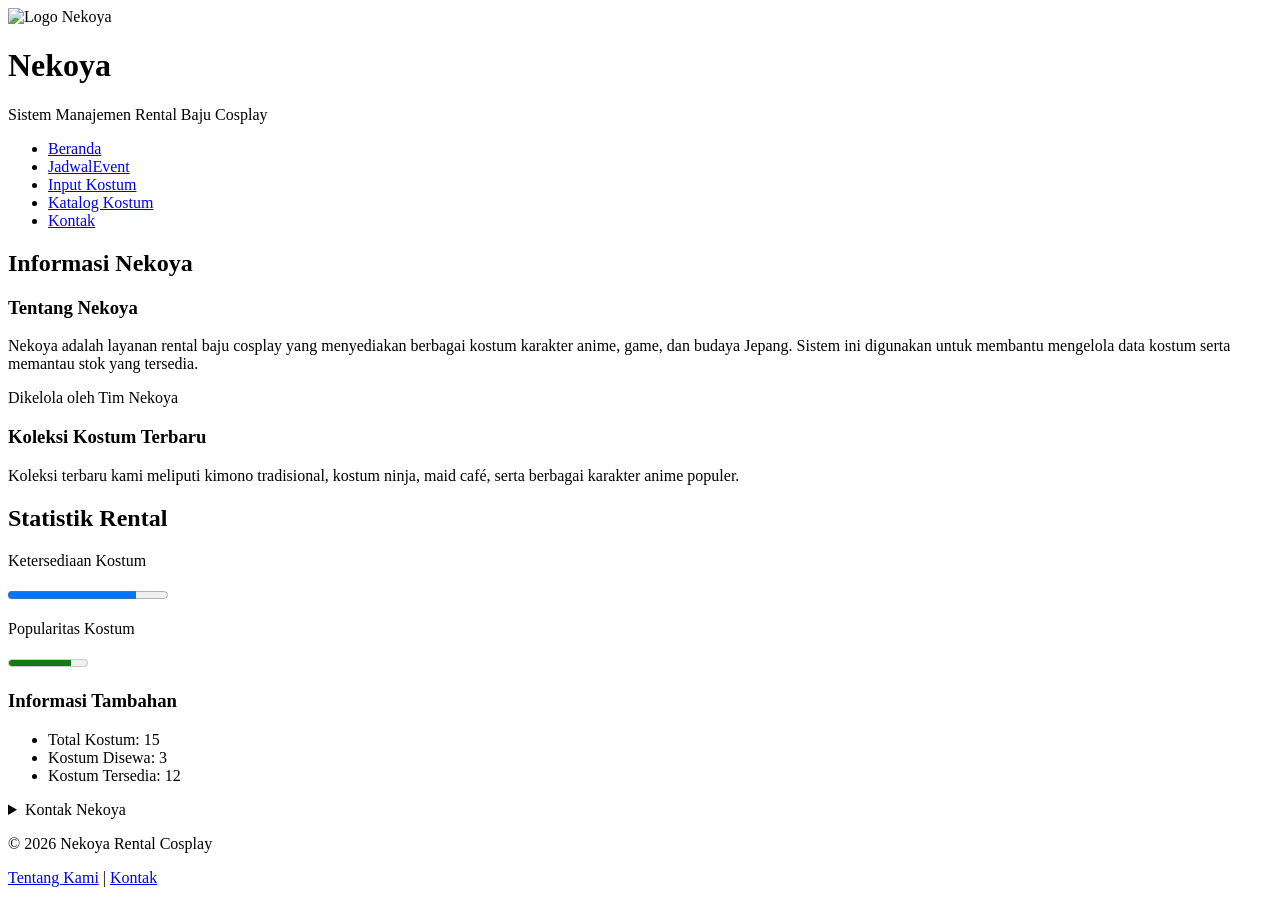
==== index.html @ cc592208 "tugas pertama - alya nadilla - pweb" ====
<!doctype html>
<html lang="id">
  <head>
    <meta charset="UTF-8" />
    <meta name="viewport" content="width=device-width, initial-scale=1.0" />
    <meta
      name="description"
      content="Sistem Manajemen Rental Baju Cosplay Nekoya"
    />
    <title>Nekoya - Rental Baju Cosplay</title>
  </head>

  <body>
    <!-- Header -->
    <header>
      <img src="Logo Nekoya Jepang (1).png" alt="Logo Nekoya" width="120" />
      <h1>Nekoya</h1>
      <p>Sistem Manajemen Rental Baju Cosplay</p>
    </header>

    <!-- Navigation -->
    <nav>
      <ul>
        <li><a href="/Beranda.html">Beranda</a></li>
        <li><a href="/JadwalEvent.html">JadwalEvent</a></li>
        <li><a href="/InputKostum.html">Input Kostum</a></li>
        <li><a href="/KatalogKostum.html">Katalog Kostum</a></li>
        <li><a href="#">Kontak</a></li>
      </ul>
    </nav>

    <!-- Konten utama -->
    <main>
      <!-- Section Informasi -->
      <section>
        <h2>Informasi Nekoya</h2>

        <article>
          <header>
            <h3>Tentang Nekoya</h3>
          </header>

          <p>
            Nekoya adalah layanan rental baju cosplay yang menyediakan berbagai
            kostum karakter anime, game, dan budaya Jepang. Sistem ini digunakan
            untuk membantu mengelola data kostum serta memantau stok yang
            tersedia.
          </p>

          <footer>
            <p>Dikelola oleh Tim Nekoya</p>
          </footer>
        </article>

        <article>
          <header>
            <h3>Koleksi Kostum Terbaru</h3>
          </header>

          <p>
            Koleksi terbaru kami meliputi kimono tradisional, kostum ninja, maid
            café, serta berbagai karakter anime populer.
          </p>
        </article>
      </section>

      <!-- Section Statistik -->
      <section>
        <h2>Statistik Rental</h2>

        <p>Ketersediaan Kostum</p>
        <progress value="12" max="15">12</progress>

        <p>Popularitas Kostum</p>
        <meter value="80" min="0" max="100">80%</meter>
      </section>
    </main>

    <!-- Sidebar -->
    <aside>
      <h3>Informasi Tambahan</h3>

      <ul>
        <li>Total Kostum: 15</li>
        <li>Kostum Disewa: 3</li>
        <li>Kostum Tersedia: 12</li>
      </ul>

      <details>
        <summary>Kontak Nekoya</summary>
        <p>Email: info@nekoya.com</p>
        <p>Instagram: @nekoya.cosplay</p>
      </details>
    </aside>

    <!-- Footer -->
    <footer>
      <p>&copy; 2026 Nekoya Rental Cosplay</p>

      <nav>
        <a href="#">Tentang Kami</a> |
        <a href="#">Kontak</a>
      </nav>
    </footer>
  </body>
</html>
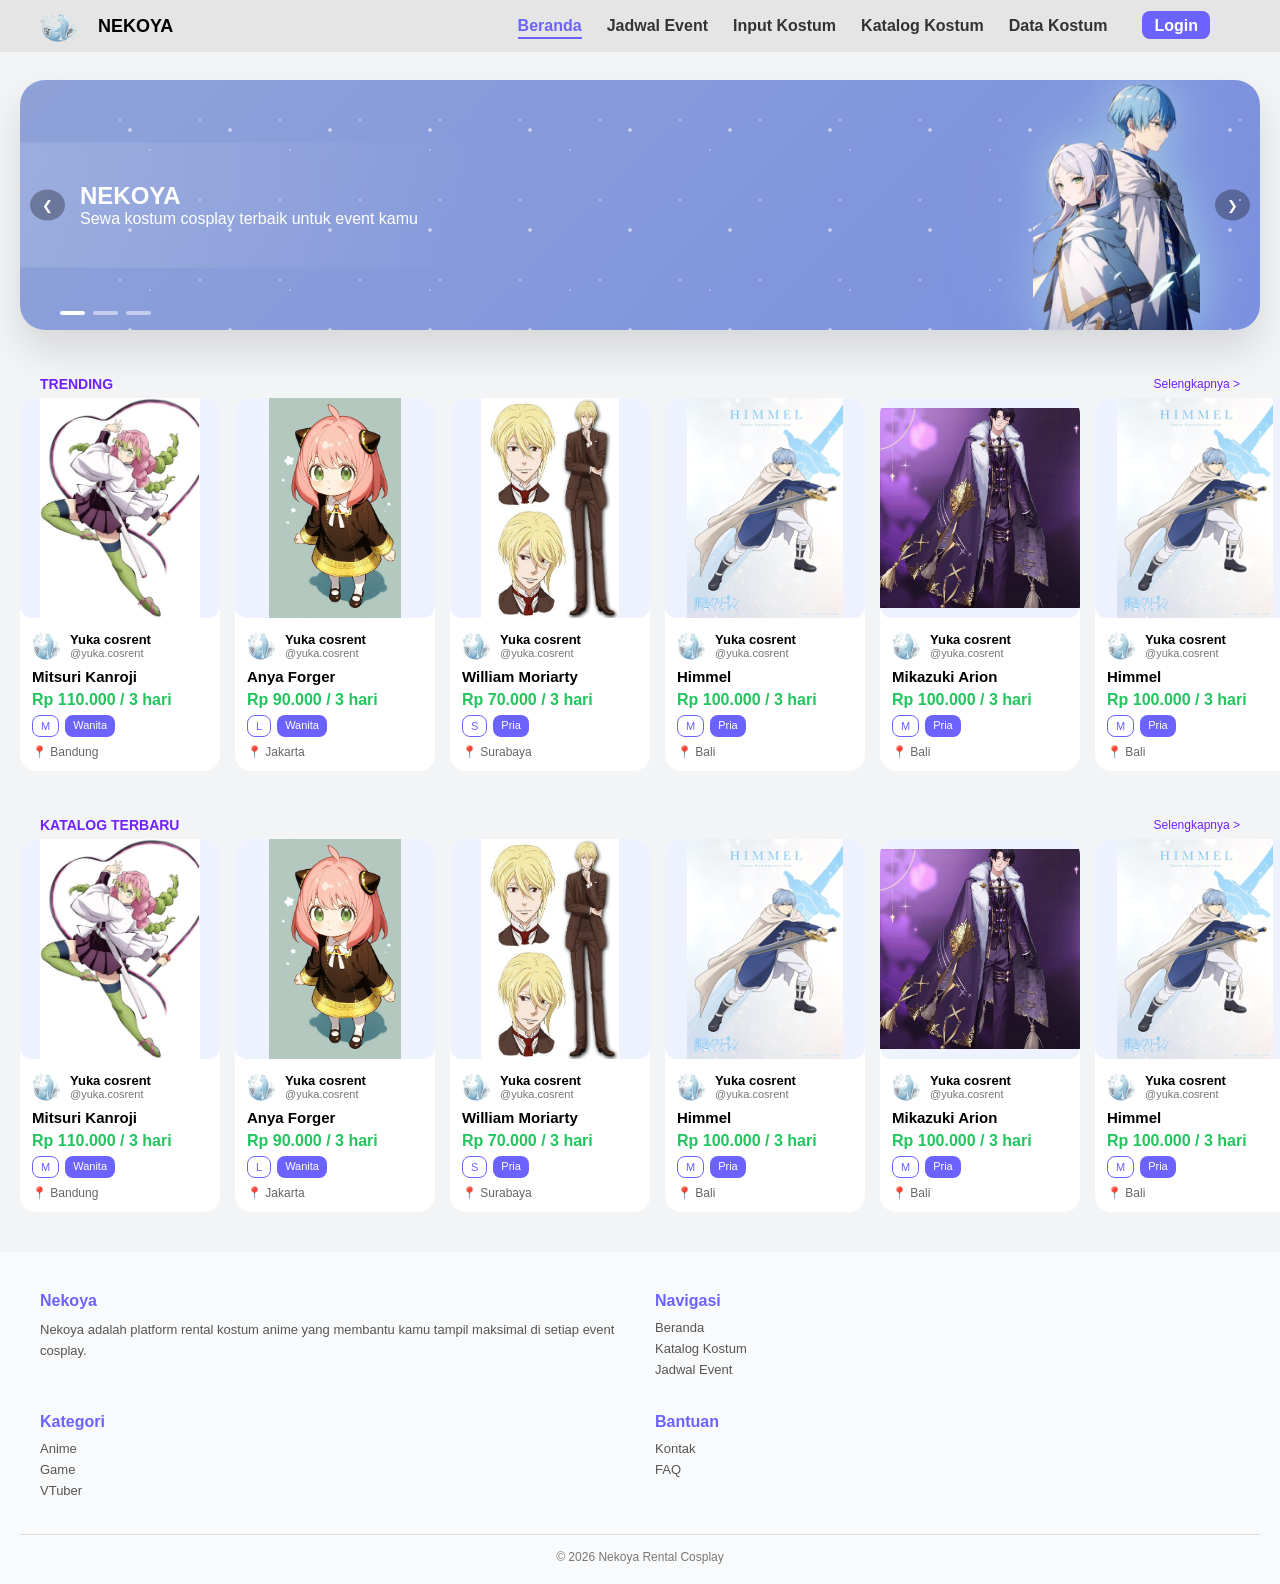
==== commit 7e9dd6b7: "." ====
--- a/index.html
+++ b/index.html
@@ -3,104 +3,410 @@
   <head>
     <meta charset="UTF-8" />
     <meta name="viewport" content="width=device-width, initial-scale=1.0" />
-    <meta
-      name="description"
-      content="Sistem Manajemen Rental Baju Cosplay Nekoya"
-    />
-    <title>Nekoya - Rental Baju Cosplay</title>
+    <title>Nekoya - Rental Cosplay</title>
+    <link rel="icon" href="nekoya soft blue.png" type="image/png">
+    <link rel="stylesheet" href="style.css" />
   </head>
 
-  <body>
-    <!-- Header -->
-    <header>
-      <img src="Logo Nekoya Jepang (1).png" alt="Logo Nekoya" width="120" />
-      <h1>Nekoya</h1>
-      <p>Sistem Manajemen Rental Baju Cosplay</p>
+  <body class="beranda">
+    <!-- TOPBAR -->
+
+      <div class="topbar">
+        
+        <button class="menu-toggle">☰</button>
+        
+        <img src="nekoya soft blue.png" alt="Logo" />
+        <h2>NEKOYA</h2>
+
+        <nav class="nav-menu">
+          <ul>
+            <li><a href="index.html" class="active">Beranda</a></li>
+            <li><a href="JadwalEvent.html">Jadwal Event</a></li>
+            <li><a href="InputKostum.html">Input Kostum</a></li>
+            <li><a href="KatalogKostum.html">Katalog Kostum</a></li>
+            <li><a href="dataKostum.html" >Data Kostum</a></li>
+
+            <li><a href="#" class="login-btn">Login</a></li>
+          </ul>
+        </nav>
+      </div>
     </header>
 
-    <!-- Navigation -->
-    <nav>
-      <ul>
-        <li><a href="/Beranda.html">Beranda</a></li>
-        <li><a href="/JadwalEvent.html">JadwalEvent</a></li>
-        <li><a href="/InputKostum.html">Input Kostum</a></li>
-        <li><a href="/KatalogKostum.html">Katalog Kostum</a></li>
-        <li><a href="#">Kontak</a></li>
-      </ul>
-    </nav>
-
-    <!-- Konten utama -->
     <main>
-      <!-- Section Informasi -->
-      <section>
-        <h2>Informasi Nekoya</h2>
-
-        <article>
-          <header>
-            <h3>Tentang Nekoya</h3>
-          </header>
-
+      <!-- HERO -->
+      <section class="hero">
+        <div class="slides">
+          <!-- SLIDE 1 -->
+          <div class="slide active">
+            <div class="hero-text">
+              <h2>NEKOYA</h2>
+              <p>Sewa kostum cosplay terbaik untuk event kamu</p>
+            </div>
+            <img src="himel.png" class="hero-img" />
+          </div>
+
+          <!-- SLIDE 2 -->
+          <div class="slide">
+            <div class="hero-text">
+              <h2>Koleksi Terlengkap</h2>
+              <p>Dari anime hingga game favoritmu</p>
+            </div>
+            <img src="ganyu.jpg" class="hero-img" />
+          </div>
+
+          <!-- SLIDE 3 -->
+          <div class="slide">
+            <div class="hero-text">
+              <h2>Siap Event</h2>
+              <p>Tampil maksimal di setiap event cosplay</p>
+            </div>
+            <img src="mitsuri.jpg" class="hero-img" />
+          </div>
+        </div>
+
+        <!-- tombol -->
+        <button class="prev">❮</button>
+        <button class="next">❯</button>
+
+        <!-- dots -->
+        <div class="dots">
+          <span class="dot active"></span>
+          <span class="dot"></span>
+          <span class="dot"></span>
+        </div>
+
+        <!-- efek bunga tetap boleh -->
+        <div class="leaf" style="left: 20%; animation-duration: 6s"></div>
+        <div class="leaf" style="left: 40%; animation-duration: 8s"></div>
+        <div class="leaf" style="left: 60%; animation-duration: 7s"></div>
+        <div class="leaf" style="left: 80%; animation-duration: 9s"></div>
+      </section>
+
+      <section class="katalog-content">
+        <div class="produk-header">
+          <h3>TRENDING</h3>
+          <a href="#">Selengkapnya ></a>
+        </div>
+
+        <div class="trending-list">
+          <article class="card-pro">
+            <div class="img-wrap">
+              <img src="Mitsuri Kanroji.jpg" />
+            </div>
+            <div class="card-body">
+              <div class="store">
+                <img src="nekoya soft blue.png" alt="logo" />
+                <div>
+                  <p class="store-name">Yuka cosrent</p>
+                  <p class="store-username">@yuka.cosrent</p>
+                </div>
+              </div>
+              <h3>Mitsuri Kanroji</h3>
+              <p class="price">Rp 110.000 / 3 hari</p>
+              <div class="badge">
+                <span class="size">M</span>
+                <span class="gender">Wanita</span>
+              </div>
+              <p class="location">📍 Bandung</p>
+            </div>
+          </article>
+
+          <!-- ANYA -->
+          <article class="card-pro">
+            <div class="img-wrap">
+              <img src="anya forger.jpg" />
+            </div>
+            <div class="card-body">
+              <div class="store">
+                <img src="nekoya soft blue.png" alt="logo" />
+                <div>
+                  <p class="store-name">Yuka cosrent</p>
+                  <p class="store-username">@yuka.cosrent</p>
+                </div>
+              </div>
+              <h3>Anya Forger</h3>
+              <p class="price">Rp 90.000 / 3 hari</p>
+              <div class="badge">
+                <span class="size">L</span>
+                <span class="gender">Wanita</span>
+              </div>
+              <p class="location">📍 Jakarta</p>
+            </div>
+          </article>
+
+          <!-- WILLIAM -->
+          <article class="card-pro">
+            <div class="img-wrap">
+              <img src="William.jpg" />
+            </div>
+            <div class="card-body">
+              <div class="store">
+                <img src="nekoya soft blue.png" alt="logo" />
+                <div>
+                  <p class="store-name">Yuka cosrent</p>
+                  <p class="store-username">@yuka.cosrent</p>
+                </div>
+              </div>
+              <h3>William Moriarty</h3>
+              <p class="price">Rp 70.000 / 3 hari</p>
+              <div class="badge">
+                <span class="size">S</span>
+                <span class="gender">Pria</span>
+              </div>
+              <p class="location">📍 Surabaya</p>
+            </div>
+          </article>
+
+          <!-- HIMMEL -->
+          <article class="card-pro">
+            <div class="img-wrap">
+              <img src="Himel2.jpg" />
+            </div>
+            <div class="card-body">
+              <div class="store">
+                <img src="nekoya soft blue.png" alt="logo" />
+                <div>
+                  <p class="store-name">Yuka cosrent</p>
+                  <p class="store-username">@yuka.cosrent</p>
+                </div>
+              </div>
+              <h3>Himmel</h3>
+              <p class="price">Rp 100.000 / 3 hari</p>
+              <div class="badge">
+                <span class="size">M</span>
+                <span class="gender">Pria</span>
+              </div>
+              <p class="location">📍 Bali</p>
+            </div>
+          </article>
+
+          <article class="card-pro">
+            <div class="img-wrap">
+              <img src="mikazuki arion.jpg" />
+            </div>
+            <div class="card-body">
+              <div class="store">
+                <img src="nekoya soft blue.png" alt="logo" />
+                <div>
+                  <p class="store-name">Yuka cosrent</p>
+                  <p class="store-username">@yuka.cosrent</p>
+                </div>
+              </div>
+              <h3>Mikazuki Arion</h3>
+              <p class="price">Rp 100.000 / 3 hari</p>
+              <div class="badge">
+                <span class="size">M</span>
+                <span class="gender">Pria</span>
+              </div>
+              <p class="location">📍 Bali</p>
+            </div>
+          </article>
+
+          <article class="card-pro">
+            <div class="img-wrap">
+              <img src="Himel2.jpg" />
+            </div>
+            <div class="card-body">
+              <div class="store">
+                <img src="nekoya soft blue.png" alt="logo" />
+                <div>
+                  <p class="store-name">Yuka cosrent</p>
+                  <p class="store-username">@yuka.cosrent</p>
+                </div>
+              </div>
+              <h3>Himmel</h3>
+              <p class="price">Rp 100.000 / 3 hari</p>
+              <div class="badge">
+                <span class="size">M</span>
+                <span class="gender">Pria</span>
+              </div>
+              <p class="location">📍 Bali</p>
+            </div>
+          </article>
+        </div>
+      </section>
+
+      <section class="katalog-content">
+        <div class="produk-header">
+          <h3>KATALOG TERBARU</h3>
+          <a href="#">Selengkapnya ></a>
+        </div>
+
+        <div class="trending-list">
+          <article class="card-pro">
+            <div class="img-wrap">
+              <img src="Mitsuri Kanroji.jpg" />
+            </div>
+            <div class="card-body">
+              <div class="store">
+                <img src="nekoya soft blue.png" alt="logo" />
+                <div>
+                  <p class="store-name">Yuka cosrent</p>
+                  <p class="store-username">@yuka.cosrent</p>
+                </div>
+              </div>
+              <h3>Mitsuri Kanroji</h3>
+              <p class="price">Rp 110.000 / 3 hari</p>
+              <div class="badge">
+                <span class="size">M</span>
+                <span class="gender">Wanita</span>
+              </div>
+              <p class="location">📍 Bandung</p>
+            </div>
+          </article>
+
+          <!-- ANYA -->
+          <article class="card-pro">
+            <div class="img-wrap">
+              <img src="anya forger.jpg" />
+            </div>
+            <div class="card-body">
+              <div class="store">
+                <img src="nekoya soft blue.png" alt="logo" />
+                <div>
+                  <p class="store-name">Yuka cosrent</p>
+                  <p class="store-username">@yuka.cosrent</p>
+                </div>
+              </div>
+              <h3>Anya Forger</h3>
+              <p class="price">Rp 90.000 / 3 hari</p>
+              <div class="badge">
+                <span class="size">L</span>
+                <span class="gender">Wanita</span>
+              </div>
+              <p class="location">📍 Jakarta</p>
+            </div>
+          </article>
+
+          <!-- WILLIAM -->
+          <article class="card-pro">
+            <div class="img-wrap">
+              <img src="William.jpg" />
+            </div>
+            <div class="card-body">
+              <div class="store">
+                <img src="nekoya soft blue.png" alt="logo" />
+                <div>
+                  <p class="store-name">Yuka cosrent</p>
+                  <p class="store-username">@yuka.cosrent</p>
+                </div>
+              </div>
+              <h3>William Moriarty</h3>
+              <p class="price">Rp 70.000 / 3 hari</p>
+              <div class="badge">
+                <span class="size">S</span>
+                <span class="gender">Pria</span>
+              </div>
+              <p class="location">📍 Surabaya</p>
+            </div>
+          </article>
+
+          <!-- HIMMEL -->
+          <article class="card-pro">
+            <div class="img-wrap">
+              <img src="Himel2.jpg" />
+            </div>
+            <div class="card-body">
+              <div class="store">
+                <img src="nekoya soft blue.png" alt="logo" />
+                <div>
+                  <p class="store-name">Yuka cosrent</p>
+                  <p class="store-username">@yuka.cosrent</p>
+                </div>
+              </div>
+              <h3>Himmel</h3>
+              <p class="price">Rp 100.000 / 3 hari</p>
+              <div class="badge">
+                <span class="size">M</span>
+                <span class="gender">Pria</span>
+              </div>
+              <p class="location">📍 Bali</p>
+            </div>
+          </article>
+
+          <article class="card-pro">
+            <div class="img-wrap">
+              <img src="mikazuki arion.jpg" />
+            </div>
+            <div class="card-body">
+              <div class="store">
+                <img src="nekoya soft blue.png" alt="logo" />
+                <div>
+                  <p class="store-name">Yuka cosrent</p>
+                  <p class="store-username">@yuka.cosrent</p>
+                </div>
+              </div>
+              <h3>Mikazuki Arion</h3>
+              <p class="price">Rp 100.000 / 3 hari</p>
+              <div class="badge">
+                <span class="size">M</span>
+                <span class="gender">Pria</span>
+              </div>
+              <p class="location">📍 Bali</p>
+            </div>
+          </article>
+
+          <article class="card-pro">
+            <div class="img-wrap">
+              <img src="Himel2.jpg" />
+            </div>
+            <div class="card-body">
+              <div class="store">
+                <img src="nekoya soft blue.png" alt="logo" />
+                <div>
+                  <p class="store-name">Yuka cosrent</p>
+                  <p class="store-username">@yuka.cosrent</p>
+                </div>
+              </div>
+              <h3>Himmel</h3>
+              <p class="price">Rp 100.000 / 3 hari</p>
+              <div class="badge">
+                <span class="size">M</span>
+                <span class="gender">Pria</span>
+              </div>
+              <p class="location">📍 Bali</p>
+            </div>
+          </article>
+        </div>
+      </section>
+</main> 
+    <!-- 🔥 FOOTER KEREN -->
+    <footer class="footer">
+      <div class="footer-container">
+
+        <div class="footer-col besar">
+          <h4>Nekoya</h4>
           <p>
-            Nekoya adalah layanan rental baju cosplay yang menyediakan berbagai
-            kostum karakter anime, game, dan budaya Jepang. Sistem ini digunakan
-            untuk membantu mengelola data kostum serta memantau stok yang
-            tersedia.
+            Nekoya adalah platform rental kostum anime yang membantu kamu tampil maksimal di setiap event cosplay.
           </p>
-
-          <footer>
-            <p>Dikelola oleh Tim Nekoya</p>
-          </footer>
-        </article>
-
-        <article>
-          <header>
-            <h3>Koleksi Kostum Terbaru</h3>
-          </header>
-
-          <p>
-            Koleksi terbaru kami meliputi kimono tradisional, kostum ninja, maid
-            café, serta berbagai karakter anime populer.
-          </p>
-        </article>
-      </section>
-
-      <!-- Section Statistik -->
-      <section>
-        <h2>Statistik Rental</h2>
-
-        <p>Ketersediaan Kostum</p>
-        <progress value="12" max="15">12</progress>
-
-        <p>Popularitas Kostum</p>
-        <meter value="80" min="0" max="100">80%</meter>
-      </section>
-    </main>
-
-    <!-- Sidebar -->
-    <aside>
-      <h3>Informasi Tambahan</h3>
-
-      <ul>
-        <li>Total Kostum: 15</li>
-        <li>Kostum Disewa: 3</li>
-        <li>Kostum Tersedia: 12</li>
-      </ul>
-
-      <details>
-        <summary>Kontak Nekoya</summary>
-        <p>Email: info@nekoya.com</p>
-        <p>Instagram: @nekoya.cosplay</p>
-      </details>
-    </aside>
-
-    <!-- Footer -->
-    <footer>
-      <p>&copy; 2026 Nekoya Rental Cosplay</p>
-
-      <nav>
-        <a href="#">Tentang Kami</a> |
-        <a href="#">Kontak</a>
-      </nav>
+        </div>
+
+        <div class="footer-col">
+          <h4>Navigasi</h4>
+          <a href="#">Beranda</a>
+          <a href="#">Katalog Kostum</a>
+          <a href="#">Jadwal Event</a>
+        </div>
+
+        <div class="footer-col">
+          <h4>Kategori</h4>
+          <a href="#">Anime</a>
+          <a href="#">Game</a>
+          <a href="#">VTuber</a>
+        </div>
+
+        <div class="footer-col">
+          <h4>Bantuan</h4>
+          <a href="#">Kontak</a>
+          <a href="#">FAQ</a>
+        </div>
+
+      </div>
+
+      <div class="footer-bottom">
+        <p>© 2026 Nekoya Rental Cosplay</p>
+      </div>
     </footer>
+
   </body>
 </html>
--- a/style.css
+++ b/style.css
@@ -0,0 +1,1029 @@
+* {
+  margin: 0;
+  padding: 0;
+  box-sizing: border-box;
+  font-family: Arial;
+}
+
+body {
+  background: #f3f4f6;
+  margin: 0;
+  overflow-x: hidden;
+}
+
+.topbar {
+  position: fixed;
+  top: 0;
+  width: 100%;
+  background: #e5e5e5;
+  display: flex;
+  align-items: center;
+  padding: 10px 40px;
+  gap: 10px;
+  z-index: 1000;
+}
+
+.topbar img {
+  width: 40px;
+  height: 32px;
+  margin-right: 8px;
+}
+
+.topbar h2 {
+  font-size: 18px;
+  margin-right: auto;
+}
+
+.topbar nav ul {
+  display: flex;
+  gap: 25px;
+  list-style: none;
+}
+
+.topbar nav a {
+  color: #333;
+  text-decoration: none;
+  font-weight: 600;
+}
+
+.topbar nav a:hover {
+  color: #6c63ff;
+}
+
+.login-btn {
+  background: #6c63ff;
+  color: white !important;
+  padding: 6px 12px;
+  border-radius: 8px;
+  transition: 0.3s;
+  margin-right: 10px;
+}
+
+.login-btn:hover {
+  background: #574fd6;
+}
+
+.nav-menu ul li:last-child {
+  margin-left: 10px;
+}
+
+.nav-menu a {
+  position: relative;
+  padding-bottom: 5px;
+}
+
+/* garis bawah */
+.nav-menu a::after {
+  content: "";
+  position: absolute;
+  left: 0;
+  bottom: 0;
+  width: 0%;
+  height: 2px;
+  background: #6c63ff;
+  transition: 0.3s;
+}
+
+/* hover efek */
+.nav-menu a:hover::after {
+  width: 100%;
+}
+
+/* ACTIVE (lagi dibuka) */
+.nav-menu a.active {
+  color: #6c63ff;
+}
+
+.nav-menu a.active::after {
+  width: 100%;
+}
+
+.menu-toggle {
+  display: none;
+  font-size: 22px;
+  background: none;
+  border: none;
+  cursor: pointer;
+}
+
+.nav-menu ul {
+  display: flex;
+  align-items: center;
+  gap: 15px; /* jarak antar menu */
+  padding-right: 20px;
+}
+
+/* supaya konten ga ketutup navbar */
+main {
+  margin-top: 80px;
+}
+
+/* ========================= */
+/* 🏠 HERO (KHUSUS BERANDA) */
+/* ========================= */
+
+.beranda .hero {
+  margin: 20px;
+  padding: 40px 40px 40px 60px;
+  border-radius: 25px;
+  display: flex;
+  align-items: center;
+  background: linear-gradient(135deg, #8ea2d8, #7b8fe0);
+  color: white;
+  position: relative;
+  overflow: hidden;
+  min-height: 250px;
+  backdrop-filter: blur(2px);
+  box-shadow: 0 20px 40px rgba(0, 0, 0, 0.12);
+  justify-content: flex-start;
+  flex-wrap: wrap;
+}
+
+/* efek glow kiri */
+.beranda .hero::before {
+  content: "";
+  position: absolute;
+  inset: 0;
+  background: radial-gradient(
+    circle at left,
+    rgba(255, 255, 255, 0.15),
+    transparent 60%
+  );
+  top: 50%;
+  left: 30%;
+  transform: translate(-50%, -50%);
+}
+
+/* efek bintang */
+.beranda .hero::after {
+  content: "";
+  position: absolute;
+  width: 100%;
+  height: 100%;
+  background-image:
+    radial-gradient(white 2px, transparent 2px),
+    radial-gradient(#c7d2fe 1.5px, transparent 1.5px),
+    radial-gradient(#e0e7ff 1px, transparent 1px);
+
+  background-size:
+    100px 100px,
+    140px 140px,
+    80px 80px;
+
+  opacity: 0.5;
+  animation: sparkleMove 20s linear infinite;
+}
+
+@keyframes sparkleMove {
+  from {
+    background-position:
+      0 0,
+      50px 50px,
+      20px 20px;
+  }
+  to {
+    background-position:
+      200px 200px,
+      0 0,
+      100px 100px;
+  }
+}
+
+/* gambar kanan */
+/* SLIDE FIX (INI KUNCI UTAMA) */
+.beranda .hero .slide {
+  display: none;
+  width: 100%;
+  height: 100%;
+}
+
+.beranda .hero .slide.active {
+  display: flex;
+  align-items: center;
+  justify-content: flex-start;
+}
+
+/* GAMBAR KHUSUS SLIDER */
+.beranda .hero-img {
+  position: absolute;
+  right: 40px;
+  bottom: 0;
+  height: 100%;
+  object-fit: contain;
+
+  filter: drop-shadow(0 0 20px rgba(173, 216, 230, 0.6))
+    drop-shadow(0 0 40px rgba(173, 216, 230, 0.3));
+}
+
+/* teks kiri */
+.beranda .hero-text {
+  position: relative;
+  z-index: 2;
+  max-width: 400px;
+}
+.leaf {
+  position: absolute;
+  width: 20px;
+  height: 20px;
+  background: url("https://icons.iconarchive.com/icons/iconarchive/wild-camping/512/Flower-icon.png")
+    no-repeat center/contain;
+  opacity: 0.7;
+  animation: fall linear infinite;
+}
+
+/* animasi jatuh */
+@keyframes fall {
+  0% {
+    transform: translateY(-50px) translateX(0) rotate(0deg);
+  }
+  100% {
+    transform: translateY(300px) translateX(100px) rotate(360deg);
+  }
+}
+
+/* SLIDER DI DALAM HERO (KHUSUS BERANDA) */
+
+/* GAMBAR */
+.beranda .hero-img {
+  position: absolute;
+  right: 60px;
+  bottom: 0;
+  height: 100%;
+}
+
+/* tombol */
+.beranda .prev,
+.beranda .next {
+  position: absolute;
+  top: 50%;
+  transform: translateY(-50%);
+  background: rgba(0, 0, 0, 0.3);
+  border: none;
+  color: white;
+  padding: 8px 12px;
+  border-radius: 50%;
+  cursor: pointer;
+}
+
+.beranda .prev {
+  left: 10px;
+}
+.beranda .next {
+  right: 10px;
+}
+
+/* dots */
+.beranda .dots {
+  position: absolute;
+  bottom: 15px;
+  left: 40px;
+  display: flex;
+  gap: 8px;
+}
+
+.beranda .dot {
+  width: 25px;
+  height: 4px;
+  background: rgba(255, 255, 255, 0.5);
+  border-radius: 10px;
+}
+
+.beranda .dot.active {
+  background: white;
+}
+
+/* ========================= */
+/* 📦 CARD (GLOBAL) */
+/* ========================= */
+
+.info-section {
+  display: grid;
+  grid-template-columns: 300px 1fr; /* kiri kecil, kanan besar */
+  gap: 20px;
+  padding: 20px;
+}
+
+.card {
+  background: white;
+  padding: 15px;
+  border-radius: 16px;
+  box-shadow: 0 4px 12px rgba(0, 0, 0, 0.05);
+  margin-bottom: 15px;
+  text-align: center;
+  transition: 0.3s;
+}
+
+/* CARD BESAR */
+.card.besar {
+  height: 100%;
+}
+
+/* FOOTER */
+.footer {
+  background: #f9fafb;
+  padding: 40px 20px 20px;
+  margin-top: 40px;
+}
+
+/* GRID */
+.footer-container {
+  display: grid;
+  grid-template-columns: 2fr 1fr 1fr 1fr; /* 🔥 tentang lebih lebar */
+  gap: 30px;
+  max-width: 1200px;
+  margin: auto;
+}
+
+/* KOLOM */
+.footer-col h4 {
+  margin-bottom: 10px;
+  color: #6c63ff;
+}
+
+.footer-col p {
+  font-size: 13px;
+  color: #555;
+  line-height: 1.6;
+}
+
+.footer-col a {
+  display: block;
+  font-size: 13px;
+  color: #555;
+  text-decoration: none;
+  margin-bottom: 6px;
+}
+
+.footer-col a:hover {
+  color: #6c63ff;
+  transform: translateX(5px);
+}
+
+.footer-col {
+  opacity: 0;
+  transform: translateY(20px);
+  animation: fadeUp 0.6s ease forwards;
+}
+
+.footer-col:nth-child(2) {
+  animation-delay: 0.2s;
+}
+
+.footer-col:nth-child(3) {
+  animation-delay: 0.4s;
+}
+
+@keyframes fadeUp {
+  to {
+    opacity: 1;
+    transform: translateY(0);
+  }
+}
+
+/* BOTTOM */
+.footer-bottom {
+  text-align: center;
+  margin-top: 30px;
+  padding-top: 15px;
+  border-top: 1px solid #ddd;
+  font-size: 12px;
+  color: #777;
+}
+/* LIST */
+.card ul {
+  padding-left: 15px;
+}
+
+.card li {
+  margin-bottom: 5px;
+}
+
+.card:hover {
+  transform: scale(1.05);
+}
+
+aside {
+  background: white;
+  padding: 15px;
+  border-radius: 12px;
+}
+
+@media (max-width: 480px) {
+  .katalog-content {
+    grid-template-columns: 300px 1fr;
+  }
+
+  .beranda .hero-text h2 {
+    font-size: 22px;
+  }
+
+  .beranda .hero-text p {
+    font-size: 12px;
+  }
+  .footer-container {
+    grid-template-columns: 1fr;
+  }
+}
+
+@media (min-width: 768px) {
+  .container {
+    grid-template-columns: 1fr;
+  }
+  .info-section {
+    grid-template-columns: 1fr; /* jadi 1 kolom */
+  }
+  .footer-container {
+    grid-template-columns: 1fr 1fr;
+  }
+}
+
+@media (max-width: 768px) {
+  .topbar h2 {
+    font-size: 14px;
+  }
+
+  .topbar nav a {
+    font-size: 12px;
+  }
+
+  .beranda .hero-text h2 {
+    font-size: 20px;
+  }
+
+  .beranda .hero-text p {
+    font-size: 12px;
+  }
+
+  .card h3 {
+    font-size: 14px;
+  }
+
+  body {
+    font-size: 14px;
+  }
+
+  .beranda .hero {
+    display: flex;
+    flex-direction: column;
+    justify-content: space-between;
+    min-height: 300px;
+  }
+
+  .beranda .hero-img {
+    align-self: center;
+    margin-top: auto;
+    height: 180px;
+  }
+  .menu-toggle {
+    display: block;
+  }
+
+  .nav-menu {
+    display: none;
+    position: absolute;
+    top: 60px;
+    right: 0;
+    background: white;
+    width: 200px;
+  }
+
+  .nav-menu ul {
+    flex-direction: column;
+    padding: 10px;
+  }
+
+  .nav-menu.active {
+    display: block;
+  }
+}
+
+@media (min-width: 768px) {
+  .nav-menu {
+    display: block !important;
+    position: static;
+  }
+
+  .nav-menu ul {
+    flex-direction: row;
+  }
+
+  .menu-toggle {
+    display: none;
+  }
+}
+
+/* sidebar turun ke bawah */
+aside,
+.sidebar-kiri {
+  width: 100%;
+}
+
+.container {
+  display: grid;
+  grid-template-columns: 220px 1fr; /* kiri kecil, kanan besar */
+  gap: 20px;
+  padding: 20px;
+}
+
+/* katalog jadi kecil */
+.katalog-content {
+  grid-template-columns: repeat(auto-fit, minmax(150px, 1fr));
+}
+
+/* ================================= */
+/* 🔥 KHUSUS HALAMAN KATALOG SAJA 🔥 */
+/* ================================= */
+
+/* SEARCH */
+.katalog .search-container {
+  background: white;
+  padding: 15px;
+  margin: 20px;
+  border-radius: 16px;
+}
+
+.katalog .search-bar {
+  display: flex;
+  margin-bottom: 10px;
+}
+
+.katalog .search-bar input {
+  flex: 1;
+  padding: 10px;
+  border: 1px solid #ddd;
+  border-radius: 8px 0 0 8px;
+}
+
+.katalog .search-bar button {
+  padding: 10px;
+  background: #6c63ff;
+  color: white;
+  border-radius: 0 8px 8px 0;
+  border: none;
+}
+
+/* FILTER */
+.katalog .sidebar-filter {
+  background: white;
+  padding: 15px;
+  border-radius: 12px;
+  height: fit-content;
+  position: sticky;
+  top: 100px;
+}
+
+.katalog .sidebar-filter h3 {
+  color: #6c63ff;
+  letter-spacing: 0.5px;
+  font-size: 16px;
+  font-weight: bold;
+  margin-bottom: 15px;
+  border-bottom: 2px solid #eef2ff; /* garis halus */
+  padding-bottom: 5px;
+}
+
+.katalog .sidebar-filter p {
+  font-weight: bold;
+  margin-top: 15px;
+  margin-bottom: 5px;
+}
+
+.katalog .sidebar-filter label {
+  display: block;
+  font-size: 13px;
+  margin-bottom: 5px;
+  cursor: pointer;
+}
+
+.dropdown-content {
+  display: none;
+}
+
+.dropdown-btn {
+  cursor: pointer;
+  font-size: 13px;
+  margin-top: 5px;
+}
+
+/* ===== KATALOG STYLE NEKOYA ===== */
+.katalog .katalog-content {
+  display: grid;
+  grid-template-columns: repeat(auto-fit, minmax(230px, 1fr));
+  gap: 20px;
+}
+
+/* CARD */
+.katalog .card-pro {
+  background: #ffffff;
+  border-radius: 16px;
+  overflow: hidden;
+  display: flex;
+  flex-direction: column;
+  height: 100%;
+  width: 100%;
+}
+
+.katalog .card-pro:hover {
+  transform: translateY(-5px);
+  box-shadow: 0 10px 20px rgba(0, 0, 0, 0.1);
+}
+
+.filter-section {
+  border-bottom: 1px solid #eee; /* 🔥 ini garis bawah */
+  padding-bottom: 10px;
+  margin-bottom: 10px;
+}
+
+/* GAMBAR */
+.img-wrap {
+  width: 100%;
+  height: 220px; /* 🔥 semua gambar punya tinggi sama */
+  background: #eef2ff;
+  display: flex;
+  align-items: center;
+  justify-content: center;
+  border-radius: 12px;
+  overflow: hidden;
+}
+
+.img-wrap img {
+  max-width: 100%;
+  max-height: 100%;
+  object-fit: cover;
+}
+
+/* BODY */
+.card-body {
+  padding: 12px;
+}
+/* JUDUL */
+.katalog h3 {
+  font-size: 15px;
+  margin: 6px 0;
+}
+
+/* HARGA */
+
+.katalog .container {
+  display: grid;
+  grid-template-columns: 220px 1fr;
+  gap: 20px;
+
+  width: 100%;
+  max-width: none; /* 🔥 INI KUNCI UTAMA */
+  margin: 0; /* 🔥 HAPUS AUTO CENTER */
+  padding: 20px;
+}
+
+.katalog .hero {
+  margin: 0; /* 🔥 hapus jarak */
+  border-radius: 0; /* opsional biar full */
+}
+
+.katalog main {
+  margin-top: 100px;
+}
+
+.beranda .katalog-content {
+  display: block;
+  grid-template-columns: repeat(auto-fit, minmax(230px, 1fr));
+  gap: 20px;
+}
+
+/* CARD */
+.beranda .card-pro {
+  background: #ffffff;
+  border-radius: 16px;
+  overflow: hidden;
+  display: flex;
+  flex-direction: column;
+  height: 100%;
+  width: 100%;
+}
+
+.beranda .card-pro:hover {
+  transform: translateY(-5px);
+  box-shadow: 0 10px 20px rgba(0, 0, 0, 0.1);
+}
+
+/* STORE */
+.store {
+  display: flex;
+  align-items: center;
+  gap: 8px;
+  margin-bottom: 8px;
+}
+
+.store img {
+  width: 30px;
+  height: 30px;
+  border-radius: 50%;
+}
+
+.store-name {
+  font-size: 13px;
+  font-weight: 600;
+}
+
+.store-username {
+  font-size: 11px;
+  color: #777;
+}
+
+/* JUDUL */
+.beranda h3 {
+  font-size: 15px;
+  margin: 6px 0;
+}
+
+/* HARGA */
+.price {
+  color: #22c55e;
+  font-weight: bold;
+  margin-bottom: 6px;
+}
+
+/* DETAIL */
+.detail {
+  list-style: none;
+  font-size: 12px;
+  color: #555;
+  margin-bottom: 8px;
+}
+
+.detail li {
+  display: flex;
+  align-items: center;
+  gap: 6px;
+  margin-bottom: 3px;
+}
+
+/* BADGE */
+.badge {
+  display: flex;
+  gap: 6px;
+  margin-bottom: 8px;
+}
+
+.badge span {
+  padding: 4px 8px;
+  border-radius: 8px;
+  font-size: 11px;
+}
+
+.size {
+  border: 1px solid #6c63ff;
+  color: #6c63ff;
+}
+
+.gender {
+  background: #6c63ff;
+  color: white;
+}
+
+.soon {
+  background: #ef4444;
+  color: white;
+}
+
+/* LOKASI */
+.location {
+  font-size: 12px;
+  color: #666;
+  display: flex;
+  align-items: center;
+  gap: 5px;
+}
+.katalog-layout {
+  display: grid;
+  grid-template-columns: 220px 1fr; /* kiri + kanan */
+  gap: 20px;
+  padding: 20px;
+}
+
+.produk-header {
+  display: flex;
+  justify-content: space-between; /* kiri - kanan */
+  align-items: center;
+  padding: 0 40px;
+  margin-top: 40px;
+}
+
+.produk-header h3 {
+  color: #6f22ff;
+  font-size: 14px;
+  font-weight: bold;
+}
+
+.produk-header a {
+  font-size: 12px;
+  color: #6f22ff;
+  text-decoration: none;
+}
+
+.beranda .trending-list {
+  display: flex;
+  gap: 15px;
+  overflow-x: auto;
+  padding: 0 20px;
+}
+
+.beranda .card-pro {
+  min-width: 200px;
+}
+
+/* CONTAINER */
+.table-container {
+  padding: 30px;
+}
+
+/* JUDUL */
+.table-container h2 {
+  margin-bottom: 15px;
+  color: #333;
+}
+
+/* WRAPPER BIAR CAKEP */
+.tabel-wrapper {
+  background: white;
+  border-radius: 16px;
+  padding: 15px;
+  box-shadow: 0 4px 20px rgba(0, 0, 0, 0.05);
+}
+
+/* TABEL */
+.tabel-kostum {
+  width: 100%;
+  border-collapse: collapse;
+  overflow: hidden;
+  border-radius: 12px;
+}
+
+/* HEADER */
+.tabel-kostum th {
+  background: linear-gradient(135deg, #6c63ff, #8b7fff);
+  color: white;
+  padding: 12px;
+  text-align: center;
+  font-size: 14px;
+  border-right: 1px solid #d1d5db;
+}
+
+/* DATA */
+.tabel-kostum td {
+  text-align: center;
+  padding: 12px;
+  font-size: 14px;
+  border-right: 1px solid #d1d5db;
+}
+
+/* GARIS HALUS */
+.tabel-kostum tr {
+  border-bottom: 1px solid #eee;
+}
+
+/* ZEBRA */
+.tabel-kostum tr:nth-child(even) {
+  background: #fafaff;
+}
+
+/* HOVER */
+.tabel-kostum tr:hover {
+  background: #eef2ff;
+  transition: 0.2s;
+}
+
+/* HARGA BIAR STANDOUT */
+.tabel-kostum td:nth-child(2) {
+  color: #22c55e;
+  font-weight: bold;
+}
+
+/* BADGE UKURAN */
+.table-container {
+  padding: 30px;
+}
+
+/* JUDUL */
+.table-container h2 {
+  margin-bottom: 15px;
+  color: #333;
+}
+
+/* WRAPPER BIAR CAKEP */
+.tabel-wrapper {
+  background: white;
+  border-radius: 16px;
+  padding: 15px;
+  box-shadow: 0 4px 20px rgba(0, 0, 0, 0.05);
+}
+
+/* TABEL */
+.tabel-kostum {
+  width: 100%;
+  border-collapse: collapse;
+  overflow: hidden;
+  border-radius: 12px;
+}
+
+/* HEADER */
+.tabel-kostum th {
+  background: linear-gradient(135deg, #6c63ff, #8b7fff);
+  color: white;
+  padding: 12px;
+  text-align: center;
+  font-size: 14px;
+  border-right: 1px solid #d1d5db;
+}
+
+/* DATA */
+.tabel-kostum td {
+  text-align: center;
+  padding: 12px;
+  font-size: 14px;
+  border-right: 1px solid #d1d5db;
+}
+
+/* GARIS HALUS */
+.tabel-kostum tr {
+  border-bottom: 1px solid #eee;
+}
+
+/* ZEBRA */
+.tabel-kostum tr:nth-child(even) {
+  background: #e4e4ff;
+}
+
+/* HOVER */
+.tabel-kostum tr:hover {
+  background: #e7ecff;
+  transition: 0.2s;
+}
+
+/* HARGA BIAR STANDOUT */
+.tabel-kostum td:nth-child(2) {
+  color: #22c55e;
+  font-weight: bold;
+}
+
+/* BADGE UKURAN */
+.tabel-kostum td:nth-child(3) {
+  color: #333; /* biasa aja */
+  padding: 12px;
+}
+
+/* RESPONSIVE */
+@media (min-width: 768px) {
+  .tabel-kostum th,
+  .tabel-kostum td {
+    font-size: 12px;
+    padding: 8px;
+  }
+}
+
+.status {
+  padding: 4px 10px;
+  border-radius: 8px;
+  font-size: 12px;
+  font-weight: bold;
+}
+
+/* HIJAU */
+.status.tersedia {
+  background: #dcfce7;
+  color: #16a34a;
+}
+
+/* MERAH */
+.status.tidak-tersedia {
+  background: #fee2e2;
+  color: #dc2626;
+}
+
+/* RESPONSIVE */
+@media (min-width: 768px) {
+  .tabel-kostum th,
+  .tabel-kostum td {
+    font-size: 12px;
+    padding: 8px;
+  }
+}
+
+.status {
+  padding: 4px 10px;
+  border-radius: 8px;
+  font-size: 12px;
+  font-weight: bold;
+}
+
+/* HIJAU */
+.status.tersedia {
+  background: #dcfce7;
+  color: #16a34a;
+}
+
+/* MERAH */
+.status.tidak-tersedia {
+  background: #fee2e2;
+  color: #dc2626;
+}
